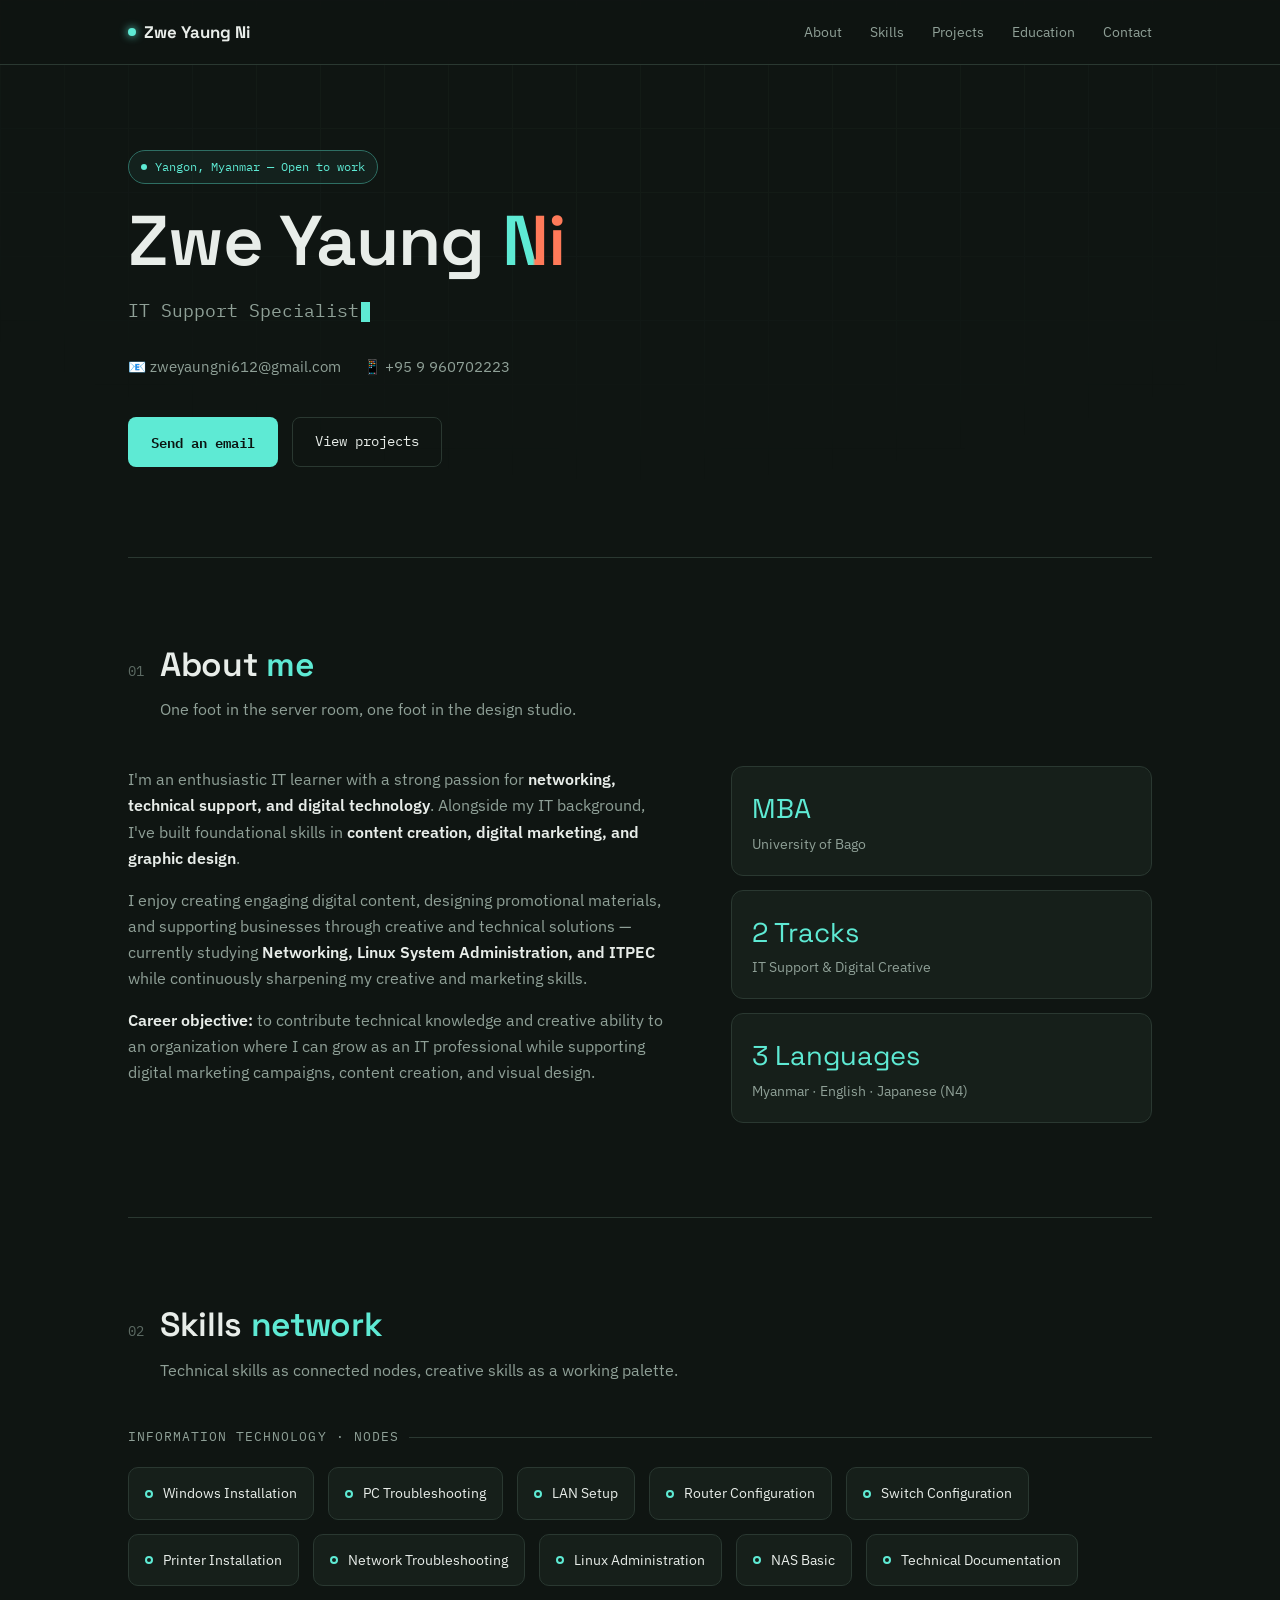
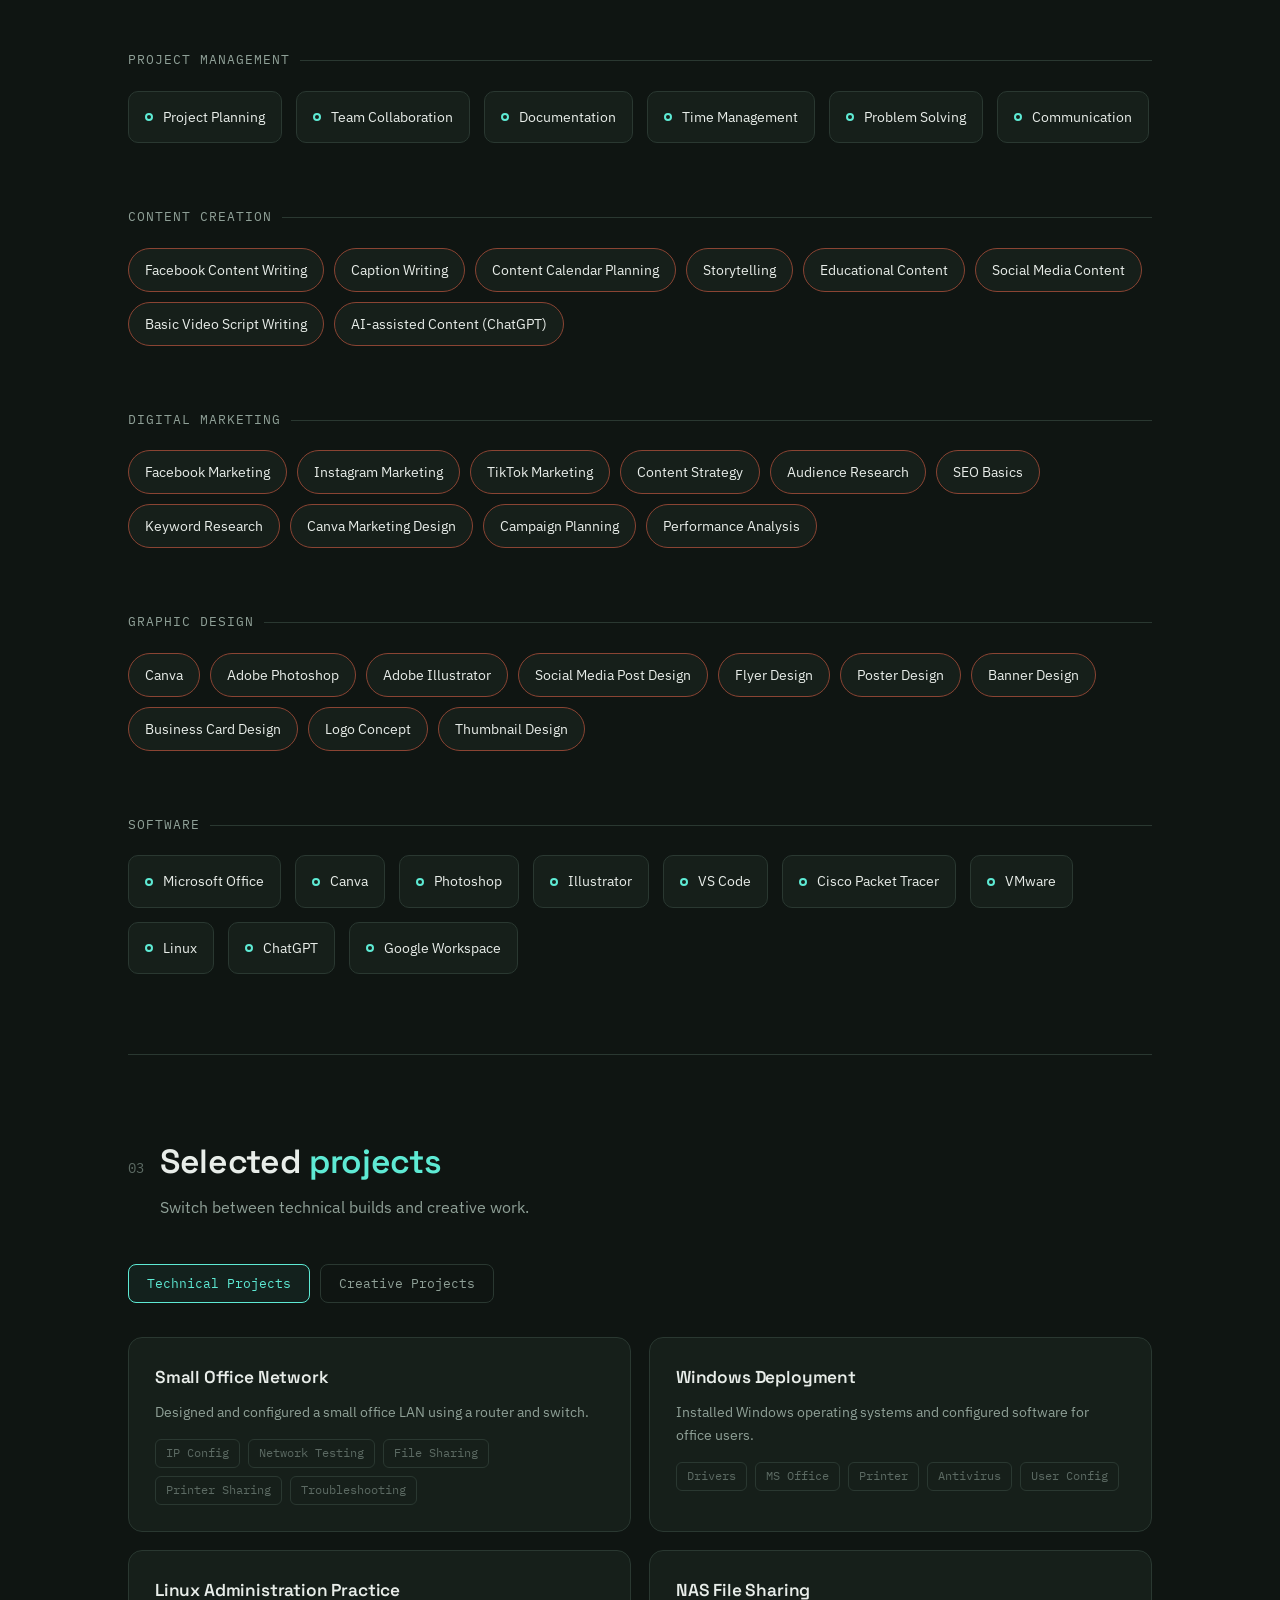
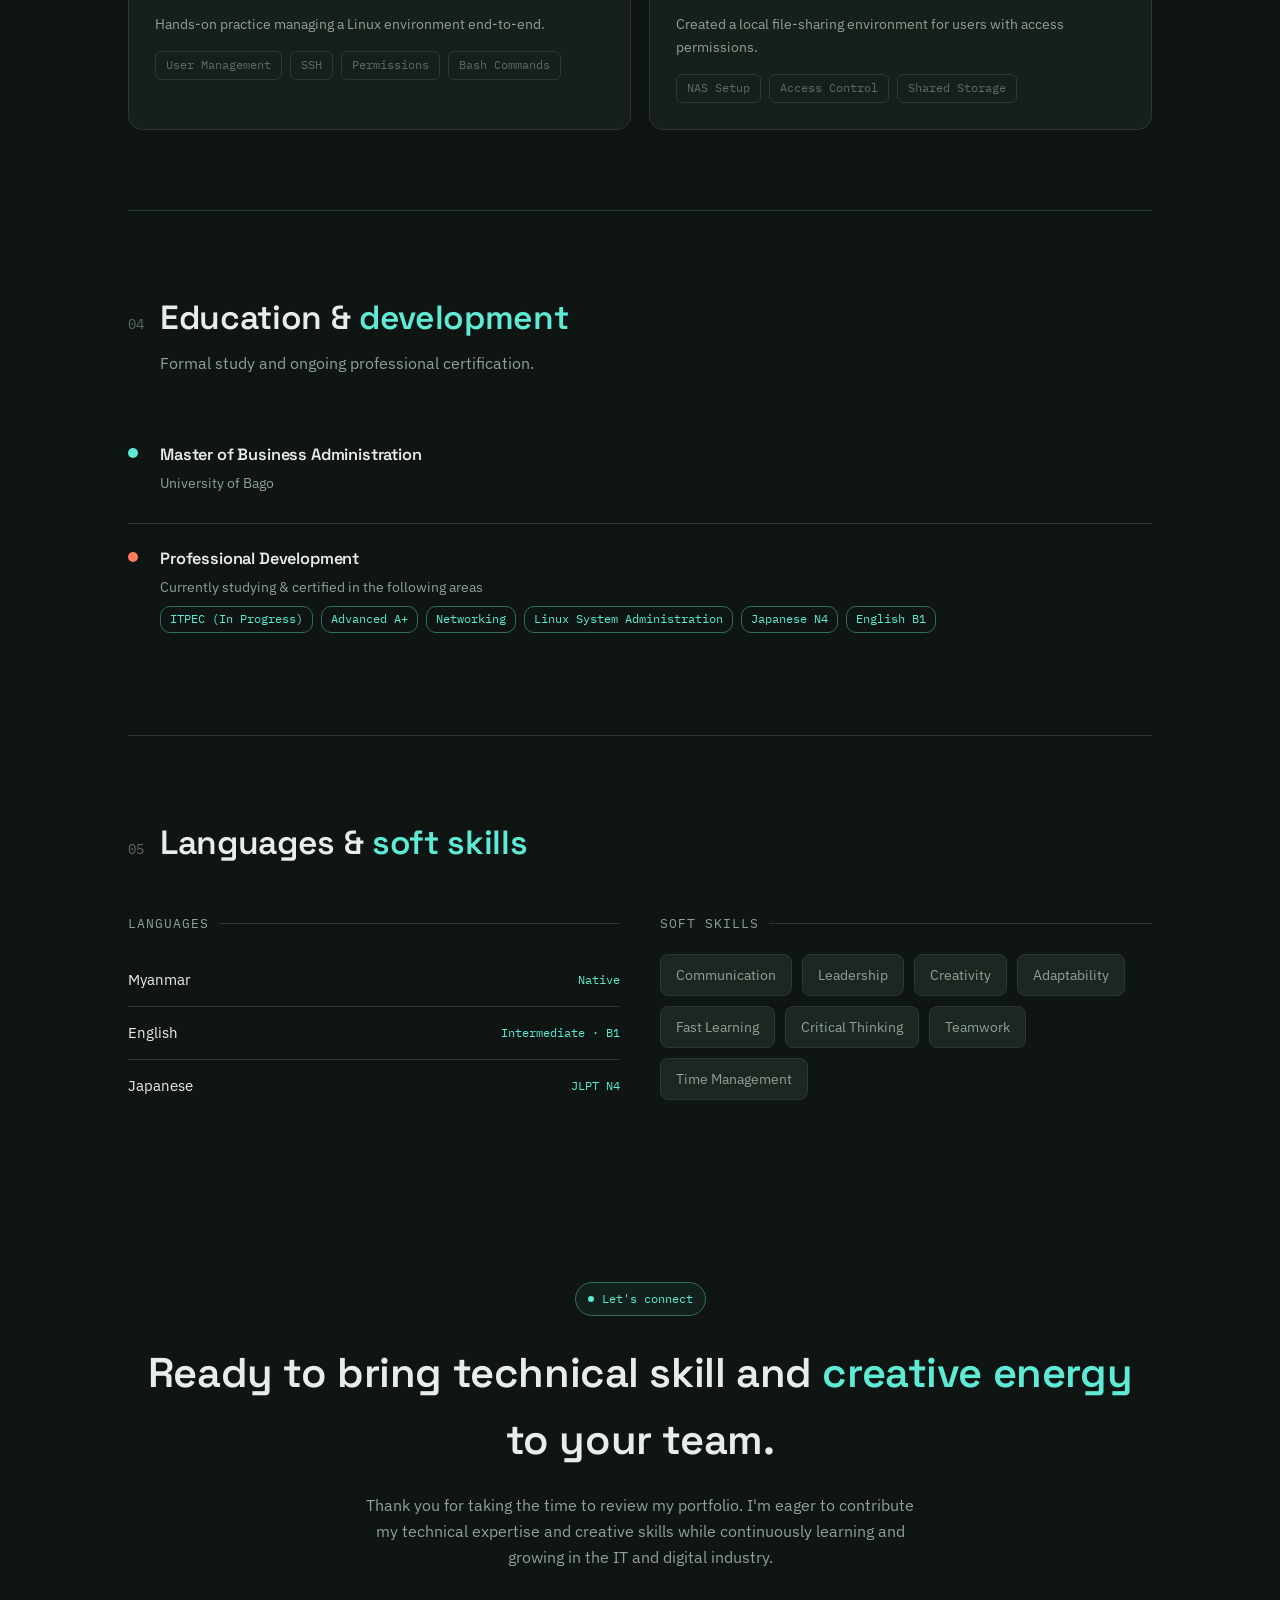
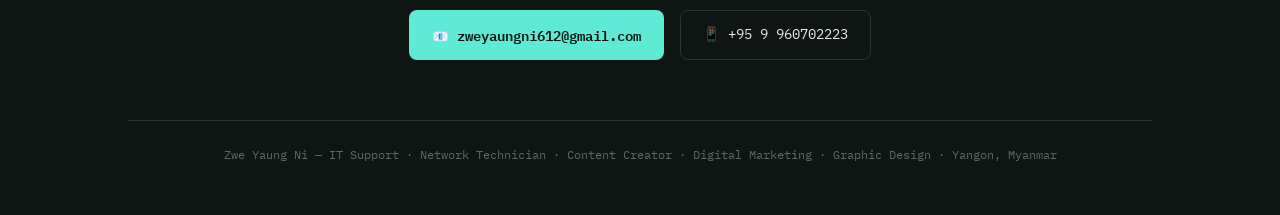
==== index.html.html @ e5b70dd4 "Add files via upload" ====
<!DOCTYPE html>
<html lang="my">
<head>
<meta charset="UTF-8">
<meta name="viewport" content="width=device-width, initial-scale=1.0">
<title>Zwe Yaung Ni — IT Support & Digital Creative</title>
<link rel="preconnect" href="https://fonts.googleapis.com">
<link href="https://fonts.googleapis.com/css2?family=Space+Grotesk:wght@400;500;600;700&family=IBM+Plex+Sans:wght@400;500;600&family=IBM+Plex+Mono:wght@400;500;600&display=swap" rel="stylesheet">
<style>
  :root{
    --bg:#0F1512;
    --panel:#161F1A;
    --panel-2:#1C2721;
    --line:#2A3831;
    --text:#E8EDE9;
    --muted:#8FA097;
    --dim:#5C6A63;
    --teal:#5EEAD4;
    --teal-dim:#2E6E63;
    --coral:#FF7A59;
    --coral-dim:#8A4433;
  }
  *{box-sizing:border-box; margin:0; padding:0;}
  html{scroll-behavior:smooth;}
  body{
    background:var(--bg);
    color:var(--text);
    font-family:'IBM Plex Sans', sans-serif;
    line-height:1.6;
    -webkit-font-smoothing:antialiased;
  }
  ::selection{background:var(--teal); color:#0F1512;}

  h1,h2,h3,h4{font-family:'Space Grotesk', sans-serif; font-weight:600; letter-spacing:-0.01em;}
  .mono{font-family:'IBM Plex Mono', monospace;}
  a{color:inherit; text-decoration:none;}

  .wrap{max-width:1080px; margin:0 auto; padding:0 28px;}

  /* background circuit grid */
  .bg-grid{
    position:fixed; inset:0; z-index:0; pointer-events:none;
    background-image:
      linear-gradient(var(--line) 1px, transparent 1px),
      linear-gradient(90deg, var(--line) 1px, transparent 1px);
    background-size:64px 64px;
    opacity:0.18;
    mask-image: radial-gradient(ellipse 80% 60% at 50% 0%, black 40%, transparent 90%);
  }

  /* NAV */
  header{
    position:fixed; top:0; left:0; right:0; z-index:50;
    backdrop-filter: blur(10px);
    background:rgba(15,21,18,0.75);
    border-bottom:1px solid var(--line);
  }
  nav.wrap{display:flex; align-items:center; justify-content:space-between; height:64px;}
  .logo{font-family:'Space Grotesk'; font-weight:700; font-size:1.05rem; display:flex; align-items:center; gap:8px;}
  .logo .dot{width:8px; height:8px; border-radius:50%; background:var(--teal); box-shadow:0 0 8px var(--teal); animation:pulse 2.4s ease-in-out infinite;}
  @keyframes pulse{0%,100%{opacity:1;} 50%{opacity:.35;}}
  .navlinks{display:flex; gap:28px; font-size:0.88rem; color:var(--muted);}
  .navlinks a{transition:color .2s;}
  .navlinks a:hover{color:var(--teal);}
  .navlinks{ }
  @media (max-width:720px){ .navlinks{display:none;} }

  /* HERO */
  .hero{position:relative; z-index:1; padding:150px 0 90px;}
  .eyebrow{
    display:inline-flex; align-items:center; gap:8px;
    font-family:'IBM Plex Mono'; font-size:0.78rem; color:var(--teal);
    border:1px solid var(--teal-dim); background:rgba(94,234,212,0.06);
    padding:6px 12px; border-radius:20px; margin-bottom:22px;
  }
  .eyebrow .dot{width:6px; height:6px; border-radius:50%; background:var(--teal); animation:pulse 2.4s ease-in-out infinite;}
  h1.name{font-size:clamp(2.6rem, 6vw, 4.4rem); line-height:1.02; margin-bottom:18px;}
  h1.name .split{
    background:linear-gradient(90deg, var(--teal) 0%, var(--teal) 48%, var(--coral) 52%, var(--coral) 100%);
    -webkit-background-clip:text; background-clip:text; color:transparent;
  }
  .roles-line{
    font-family:'IBM Plex Mono'; font-size:clamp(0.95rem,2vw,1.15rem); color:var(--muted);
    margin-bottom:30px; min-height:1.6em;
  }
  .roles-line .cursor{display:inline-block; width:9px; height:1.1em; background:var(--teal); vertical-align:text-bottom; margin-left:2px; animation:blink 1s step-end infinite;}
  @keyframes blink{0%,49%{opacity:1;} 50%,100%{opacity:0;}}
  .hero-meta{display:flex; flex-wrap:wrap; gap:22px; font-size:0.92rem; color:var(--muted); margin-bottom:38px;}
  .hero-meta span{display:inline-flex; align-items:center; gap:8px;}
  .hero-cta{display:flex; flex-wrap:wrap; gap:14px;}
  .btn{
    font-family:'IBM Plex Mono'; font-size:0.85rem; padding:13px 22px; border-radius:8px;
    display:inline-flex; align-items:center; gap:10px; transition:all .2s; border:1px solid transparent;
  }
  .btn-primary{background:var(--teal); color:#0B1411; font-weight:600;}
  .btn-primary:hover{background:#7ff2df; transform:translateY(-1px);}
  .btn-ghost{border-color:var(--line); color:var(--text);}
  .btn-ghost:hover{border-color:var(--coral); color:var(--coral);}

  /* SECTION SHELL */
  section{position:relative; z-index:1; padding:80px 0; border-top:1px solid var(--line);}
  .sec-head{display:flex; align-items:baseline; gap:16px; margin-bottom:44px;}
  .sec-num{font-family:'IBM Plex Mono'; color:var(--dim); font-size:0.85rem;}
  .sec-title{font-size:clamp(1.6rem,3vw,2.1rem);}
  .sec-title .accent{color:var(--teal);}
  .sec-sub{color:var(--muted); font-size:0.98rem; max-width:640px; margin-top:6px;}

  /* ABOUT */
  .about-grid{display:grid; grid-template-columns:1.3fr 1fr; gap:56px; align-items:start;}
  @media (max-width:800px){ .about-grid{grid-template-columns:1fr;} }
  .about-text p{color:var(--muted); font-size:1.02rem; margin-bottom:16px;}
  .about-text strong{color:var(--text); font-weight:600;}
  .stat-card{background:var(--panel); border:1px solid var(--line); border-radius:12px; padding:20px; margin-bottom:14px;}
  .stat-card .k{font-family:'Space Grotesk'; font-size:1.7rem; color:var(--teal);}
  .stat-card .v{font-size:0.86rem; color:var(--muted); margin-top:2px;}

  /* SKILLS - network diagram for IT */
  .skills-block{margin-bottom:64px;}
  .skills-block:last-child{margin-bottom:0;}
  .skills-label{font-family:'IBM Plex Mono'; font-size:0.8rem; color:var(--muted); text-transform:uppercase; letter-spacing:0.08em; margin-bottom:20px; display:flex; align-items:center; gap:10px;}
  .skills-label::after{content:''; flex:1; height:1px; background:var(--line);}

  .node-grid{display:flex; flex-wrap:wrap; gap:14px;}
  .node{
    position:relative; background:var(--panel); border:1px solid var(--line);
    border-radius:10px; padding:14px 16px; font-size:0.88rem; display:flex; align-items:center; gap:10px;
    transition:all .2s;
  }
  .node:hover{border-color:var(--teal-dim); background:var(--panel-2); transform:translateY(-2px);}
  .node .ring{width:8px; height:8px; border-radius:50%; border:2px solid var(--teal); flex-shrink:0;}

  .tag-grid{display:flex; flex-wrap:wrap; gap:10px;}
  .tag{
    background:var(--panel); border:1px solid var(--coral-dim); color:var(--text);
    padding:10px 16px; border-radius:24px; font-size:0.86rem; transition:all .2s;
  }
  .tag:hover{background:rgba(255,122,89,0.1); border-color:var(--coral); color:var(--coral);}

  /* PROJECTS */
  .proj-tabs{display:flex; gap:10px; margin-bottom:34px;}
  .proj-tab{
    font-family:'IBM Plex Mono'; font-size:0.82rem; padding:10px 18px; border-radius:8px;
    border:1px solid var(--line); color:var(--muted); cursor:pointer; background:transparent; transition:all .2s;
  }
  .proj-tab.active{border-color:var(--teal); color:var(--teal); background:rgba(94,234,212,0.06);}
  .proj-tab[data-set="creative"].active{border-color:var(--coral); color:var(--coral); background:rgba(255,122,89,0.08);}

  .proj-grid{display:grid; grid-template-columns:repeat(2,1fr); gap:18px;}
  @media (max-width:720px){ .proj-grid{grid-template-columns:1fr;} }
  .proj-set{display:none;}
  .proj-set.active{display:grid; grid-template-columns:repeat(2,1fr); gap:18px;}
  @media (max-width:720px){ .proj-set.active{grid-template-columns:1fr;} }

  .card{
    background:var(--panel); border:1px solid var(--line); border-radius:14px; padding:26px;
    transition:all .25s;
  }
  .card:hover{border-color:var(--teal-dim); transform:translateY(-3px);}
  .proj-set[data-set="creative"] .card:hover{border-color:var(--coral-dim);}
  .card h4{font-size:1.08rem; margin-bottom:8px;}
  .card p.desc{color:var(--muted); font-size:0.9rem; margin-bottom:16px;}
  .card ul{list-style:none; display:flex; flex-wrap:wrap; gap:8px;}
  .card ul li{
    font-family:'IBM Plex Mono'; font-size:0.74rem; color:var(--dim);
    border:1px solid var(--line); padding:4px 10px; border-radius:6px;
  }

  /* TIMELINE / EDUCATION */
  .edu-list{display:flex; flex-direction:column; gap:0;}
  .edu-item{
    display:flex; gap:22px; padding:22px 0; border-bottom:1px solid var(--line);
  }
  .edu-item:last-child{border-bottom:none;}
  .edu-dot-col{display:flex; flex-direction:column; align-items:center; padding-top:6px;}
  .edu-dot{width:10px; height:10px; border-radius:50%; background:var(--teal); flex-shrink:0;}
  .edu-body h4{font-size:1.02rem; margin-bottom:4px;}
  .edu-body .org{color:var(--muted); font-size:0.88rem; margin-bottom:6px;}
  .edu-body .tags{display:flex; flex-wrap:wrap; gap:8px; margin-top:8px;}
  .edu-body .tags span{font-family:'IBM Plex Mono'; font-size:0.72rem; color:var(--teal); border:1px solid var(--teal-dim); padding:3px 9px; border-radius:10px;}

  /* LANG + SOFT */
  .duo-grid{display:grid; grid-template-columns:1fr 1fr; gap:40px;}
  @media (max-width:720px){ .duo-grid{grid-template-columns:1fr;} }
  .lang-row{display:flex; justify-content:space-between; align-items:center; padding:14px 0; border-bottom:1px solid var(--line); font-size:0.94rem;}
  .lang-row:last-child{border-bottom:none;}
  .lang-level{font-family:'IBM Plex Mono'; font-size:0.78rem; color:var(--teal);}
  .soft-chip-grid{display:flex; flex-wrap:wrap; gap:10px;}
  .soft-chip{background:var(--panel-2); border:1px solid var(--line); padding:9px 15px; border-radius:8px; font-size:0.86rem; color:var(--muted);}

  /* CONTACT / FOOTER */
  footer{position:relative; z-index:1; padding:90px 0 50px; text-align:center;}
  footer .thanks{max-width:560px; margin:0 auto 40px; color:var(--muted); font-size:1rem;}
  footer h2{font-size:clamp(1.8rem,4vw,2.6rem); margin-bottom:20px;}
  footer h2 .accent{color:var(--teal);}
  .contact-row{display:flex; justify-content:center; flex-wrap:wrap; gap:16px; margin-bottom:60px;}
  .foot-bottom{font-family:'IBM Plex Mono'; font-size:0.78rem; color:var(--dim); border-top:1px solid var(--line); padding-top:24px;}

  @media (prefers-reduced-motion: reduce){
    *{animation:none !important; transition:none !important;}
  }
</style>
</head>
<body>

<div class="bg-grid"></div>

<header>
  <nav class="wrap">
    <div class="logo"><span class="dot"></span>Zwe Yaung Ni</div>
    <div class="navlinks">
      <a href="#about">About</a>
      <a href="#skills">Skills</a>
      <a href="#projects">Projects</a>
      <a href="#education">Education</a>
      <a href="#contact">Contact</a>
    </div>
  </nav>
</header>

<main class="wrap">

  <section class="hero" style="border-top:none;">
    <div class="eyebrow"><span class="dot"></span>Yangon, Myanmar — Open to work</div>
    <h1 class="name">Zwe Yaung <span class="split">Ni</span></h1>
    <div class="roles-line" id="roleType"></div>
    <div class="hero-meta">
      <span>📧 zweyaungni612@gmail.com</span>
      <span>📱 +95 9 960702223</span>
    </div>
    <div class="hero-cta">
      <a class="btn btn-primary" href="mailto:zweyaungni612@gmail.com">Send an email</a>
      <a class="btn btn-ghost" href="#projects">View projects</a>
    </div>
  </section>

  <section id="about">
    <div class="sec-head">
      <span class="sec-num">01</span>
      <div>
        <h2 class="sec-title">About <span class="accent">me</span></h2>
        <p class="sec-sub">One foot in the server room, one foot in the design studio.</p>
      </div>
    </div>
    <div class="about-grid">
      <div class="about-text">
        <p>I'm an enthusiastic IT learner with a strong passion for <strong>networking, technical support, and digital technology</strong>. Alongside my IT background, I've built foundational skills in <strong>content creation, digital marketing, and graphic design</strong>.</p>
        <p>I enjoy creating engaging digital content, designing promotional materials, and supporting businesses through creative and technical solutions — currently studying <strong>Networking, Linux System Administration, and ITPEC</strong> while continuously sharpening my creative and marketing skills.</p>
        <p><strong>Career objective:</strong> to contribute technical knowledge and creative ability to an organization where I can grow as an IT professional while supporting digital marketing campaigns, content creation, and visual design.</p>
      </div>
      <div>
        <div class="stat-card"><div class="k">MBA</div><div class="v">University of Bago</div></div>
        <div class="stat-card"><div class="k">2 Tracks</div><div class="v">IT Support & Digital Creative</div></div>
        <div class="stat-card"><div class="k">3 Languages</div><div class="v">Myanmar · English · Japanese (N4)</div></div>
      </div>
    </div>
  </section>

  <section id="skills">
    <div class="sec-head">
      <span class="sec-num">02</span>
      <div>
        <h2 class="sec-title">Skills <span class="accent">network</span></h2>
        <p class="sec-sub">Technical skills as connected nodes, creative skills as a working palette.</p>
      </div>
    </div>

    <div class="skills-block">
      <div class="skills-label">Information Technology · Nodes</div>
      <div class="node-grid">
        <div class="node"><span class="ring"></span>Windows Installation</div>
        <div class="node"><span class="ring"></span>PC Troubleshooting</div>
        <div class="node"><span class="ring"></span>LAN Setup</div>
        <div class="node"><span class="ring"></span>Router Configuration</div>
        <div class="node"><span class="ring"></span>Switch Configuration</div>
        <div class="node"><span class="ring"></span>Printer Installation</div>
        <div class="node"><span class="ring"></span>Network Troubleshooting</div>
        <div class="node"><span class="ring"></span>Linux Administration</div>
        <div class="node"><span class="ring"></span>NAS Basic</div>
        <div class="node"><span class="ring"></span>Technical Documentation</div>
      </div>
    </div>

    <div class="skills-block">
      <div class="skills-label">Project Management</div>
      <div class="node-grid">
        <div class="node"><span class="ring"></span>Project Planning</div>
        <div class="node"><span class="ring"></span>Team Collaboration</div>
        <div class="node"><span class="ring"></span>Documentation</div>
        <div class="node"><span class="ring"></span>Time Management</div>
        <div class="node"><span class="ring"></span>Problem Solving</div>
        <div class="node"><span class="ring"></span>Communication</div>
      </div>
    </div>

    <div class="skills-block">
      <div class="skills-label">Content Creation</div>
      <div class="tag-grid">
        <span class="tag">Facebook Content Writing</span>
        <span class="tag">Caption Writing</span>
        <span class="tag">Content Calendar Planning</span>
        <span class="tag">Storytelling</span>
        <span class="tag">Educational Content</span>
        <span class="tag">Social Media Content</span>
        <span class="tag">Basic Video Script Writing</span>
        <span class="tag">AI-assisted Content (ChatGPT)</span>
      </div>
    </div>

    <div class="skills-block">
      <div class="skills-label">Digital Marketing</div>
      <div class="tag-grid">
        <span class="tag">Facebook Marketing</span>
        <span class="tag">Instagram Marketing</span>
        <span class="tag">TikTok Marketing</span>
        <span class="tag">Content Strategy</span>
        <span class="tag">Audience Research</span>
        <span class="tag">SEO Basics</span>
        <span class="tag">Keyword Research</span>
        <span class="tag">Canva Marketing Design</span>
        <span class="tag">Campaign Planning</span>
        <span class="tag">Performance Analysis</span>
      </div>
    </div>

    <div class="skills-block">
      <div class="skills-label">Graphic Design</div>
      <div class="tag-grid">
        <span class="tag">Canva</span>
        <span class="tag">Adobe Photoshop</span>
        <span class="tag">Adobe Illustrator</span>
        <span class="tag">Social Media Post Design</span>
        <span class="tag">Flyer Design</span>
        <span class="tag">Poster Design</span>
        <span class="tag">Banner Design</span>
        <span class="tag">Business Card Design</span>
        <span class="tag">Logo Concept</span>
        <span class="tag">Thumbnail Design</span>
      </div>
    </div>

    <div class="skills-block">
      <div class="skills-label">Software</div>
      <div class="node-grid">
        <div class="node"><span class="ring"></span>Microsoft Office</div>
        <div class="node"><span class="ring"></span>Canva</div>
        <div class="node"><span class="ring"></span>Photoshop</div>
        <div class="node"><span class="ring"></span>Illustrator</div>
        <div class="node"><span class="ring"></span>VS Code</div>
        <div class="node"><span class="ring"></span>Cisco Packet Tracer</div>
        <div class="node"><span class="ring"></span>VMware</div>
        <div class="node"><span class="ring"></span>Linux</div>
        <div class="node"><span class="ring"></span>ChatGPT</div>
        <div class="node"><span class="ring"></span>Google Workspace</div>
      </div>
    </div>
  </section>

  <section id="projects">
    <div class="sec-head">
      <span class="sec-num">03</span>
      <div>
        <h2 class="sec-title">Selected <span class="accent">projects</span></h2>
        <p class="sec-sub">Switch between technical builds and creative work.</p>
      </div>
    </div>

    <div class="proj-tabs">
      <button class="proj-tab active" data-set="technical" onclick="showSet('technical')">Technical Projects</button>
      <button class="proj-tab" data-set="creative" onclick="showSet('creative')">Creative Projects</button>
    </div>

    <div class="proj-set active" data-set="technical">
      <div class="card">
        <h4>Small Office Network</h4>
        <p class="desc">Designed and configured a small office LAN using a router and switch.</p>
        <ul><li>IP Config</li><li>Network Testing</li><li>File Sharing</li><li>Printer Sharing</li><li>Troubleshooting</li></ul>
      </div>
      <div class="card">
        <h4>Windows Deployment</h4>
        <p class="desc">Installed Windows operating systems and configured software for office users.</p>
        <ul><li>Drivers</li><li>MS Office</li><li>Printer</li><li>Antivirus</li><li>User Config</li></ul>
      </div>
      <div class="card">
        <h4>Linux Administration Practice</h4>
        <p class="desc">Hands-on practice managing a Linux environment end-to-end.</p>
        <ul><li>User Management</li><li>SSH</li><li>Permissions</li><li>Bash Commands</li></ul>
      </div>
      <div class="card">
        <h4>NAS File Sharing</h4>
        <p class="desc">Created a local file-sharing environment for users with access permissions.</p>
        <ul><li>NAS Setup</li><li>Access Control</li><li>Shared Storage</li></ul>
      </div>
    </div>

    <div class="proj-set" data-set="creative">
      <div class="card">
        <h4>Social Media Content</h4>
        <p class="desc">Created promotional Facebook posts using Canva for products and events.</p>
        <ul><li>Product Posts</li><li>Quote Posts</li><li>Promotional Designs</li><li>Event Posters</li></ul>
      </div>
      <div class="card">
        <h4>Digital Marketing Campaign Practice</h4>
        <p class="desc">Built sample campaigns across Facebook, Instagram, and TikTok.</p>
        <ul><li>Audience Targeting</li><li>Content Planning</li><li>Campaign Schedule</li></ul>
      </div>
      <div class="card">
        <h4>Graphic Design Practice</h4>
        <p class="desc">Designed a range of visual materials for print and social use.</p>
        <ul><li>Posters</li><li>Flyers</li><li>Business Cards</li><li>FB Covers</li><li>IG Posts</li></ul>
      </div>
    </div>
  </section>

  <section id="education">
    <div class="sec-head">
      <span class="sec-num">04</span>
      <div>
        <h2 class="sec-title">Education & <span class="accent">development</span></h2>
        <p class="sec-sub">Formal study and ongoing professional certification.</p>
      </div>
    </div>
    <div class="edu-list">
      <div class="edu-item">
        <div class="edu-dot-col"><div class="edu-dot"></div></div>
        <div class="edu-body">
          <h4>Master of Business Administration</h4>
          <div class="org">University of Bago</div>
        </div>
      </div>
      <div class="edu-item">
        <div class="edu-dot-col"><div class="edu-dot" style="background:var(--coral);"></div></div>
        <div class="edu-body">
          <h4>Professional Development</h4>
          <div class="org">Currently studying &amp; certified in the following areas</div>
          <div class="tags">
            <span>ITPEC (In Progress)</span>
            <span>Advanced A+</span>
            <span>Networking</span>
            <span>Linux System Administration</span>
            <span>Japanese N4</span>
            <span>English B1</span>
          </div>
        </div>
      </div>
    </div>
  </section>

  <section>
    <div class="sec-head">
      <span class="sec-num">05</span>
      <div>
        <h2 class="sec-title">Languages & <span class="accent">soft skills</span></h2>
      </div>
    </div>
    <div class="duo-grid">
      <div>
        <div class="skills-label">Languages</div>
        <div class="lang-row"><span>Myanmar</span><span class="lang-level">Native</span></div>
        <div class="lang-row"><span>English</span><span class="lang-level">Intermediate · B1</span></div>
        <div class="lang-row"><span>Japanese</span><span class="lang-level">JLPT N4</span></div>
      </div>
      <div>
        <div class="skills-label">Soft Skills</div>
        <div class="soft-chip-grid">
          <span class="soft-chip">Communication</span>
          <span class="soft-chip">Leadership</span>
          <span class="soft-chip">Creativity</span>
          <span class="soft-chip">Adaptability</span>
          <span class="soft-chip">Fast Learning</span>
          <span class="soft-chip">Critical Thinking</span>
          <span class="soft-chip">Teamwork</span>
          <span class="soft-chip">Time Management</span>
        </div>
      </div>
    </div>
  </section>

  <footer id="contact">
    <p class="eyebrow" style="margin-bottom:24px;"><span class="dot"></span>Let's connect</p>
    <h2>Ready to bring technical skill and <span class="accent">creative energy</span> to your team.</h2>
    <p class="thanks">Thank you for taking the time to review my portfolio. I'm eager to contribute my technical expertise and creative skills while continuously learning and growing in the IT and digital industry.</p>
    <div class="contact-row">
      <a class="btn btn-primary" href="mailto:zweyaungni612@gmail.com">📧 zweyaungni612@gmail.com</a>
      <a class="btn btn-ghost" href="tel:+959960702223">📱 +95 9 960702223</a>
    </div>
    <div class="foot-bottom">Zwe Yaung Ni — IT Support · Network Technician · Content Creator · Digital Marketing · Graphic Design · Yangon, Myanmar</div>
  </footer>

</main>

<script>
  // Typing effect for role line
  const roles = [
    "IT Support Specialist",
    "Network Technician",
    "Content Creator",
    "Digital Marketer",
    "Graphic Designer"
  ];
  const el = document.getElementById('roleType');
  let ri = 0, ci = 0, deleting = false;

  function tick(){
    const current = roles[ri];
    if(!deleting){
      ci++;
      if(ci > current.length){ deleting = true; setTimeout(tick, 1200); return; }
    } else {
      ci--;
      if(ci < 0){ deleting = false; ri = (ri+1) % roles.length; ci = 0; }
    }
    el.innerHTML = current.slice(0, ci) + '<span class="cursor"></span>';
    setTimeout(tick, deleting ? 40 : 75);
  }
  tick();

  // Project tab switch
  function showSet(name){
    document.querySelectorAll('.proj-tab').forEach(b => b.classList.toggle('active', b.dataset.set === name));
    document.querySelectorAll('.proj-set').forEach(s => s.classList.toggle('active', s.dataset.set === name));
  }
</script>

</body>
</html>
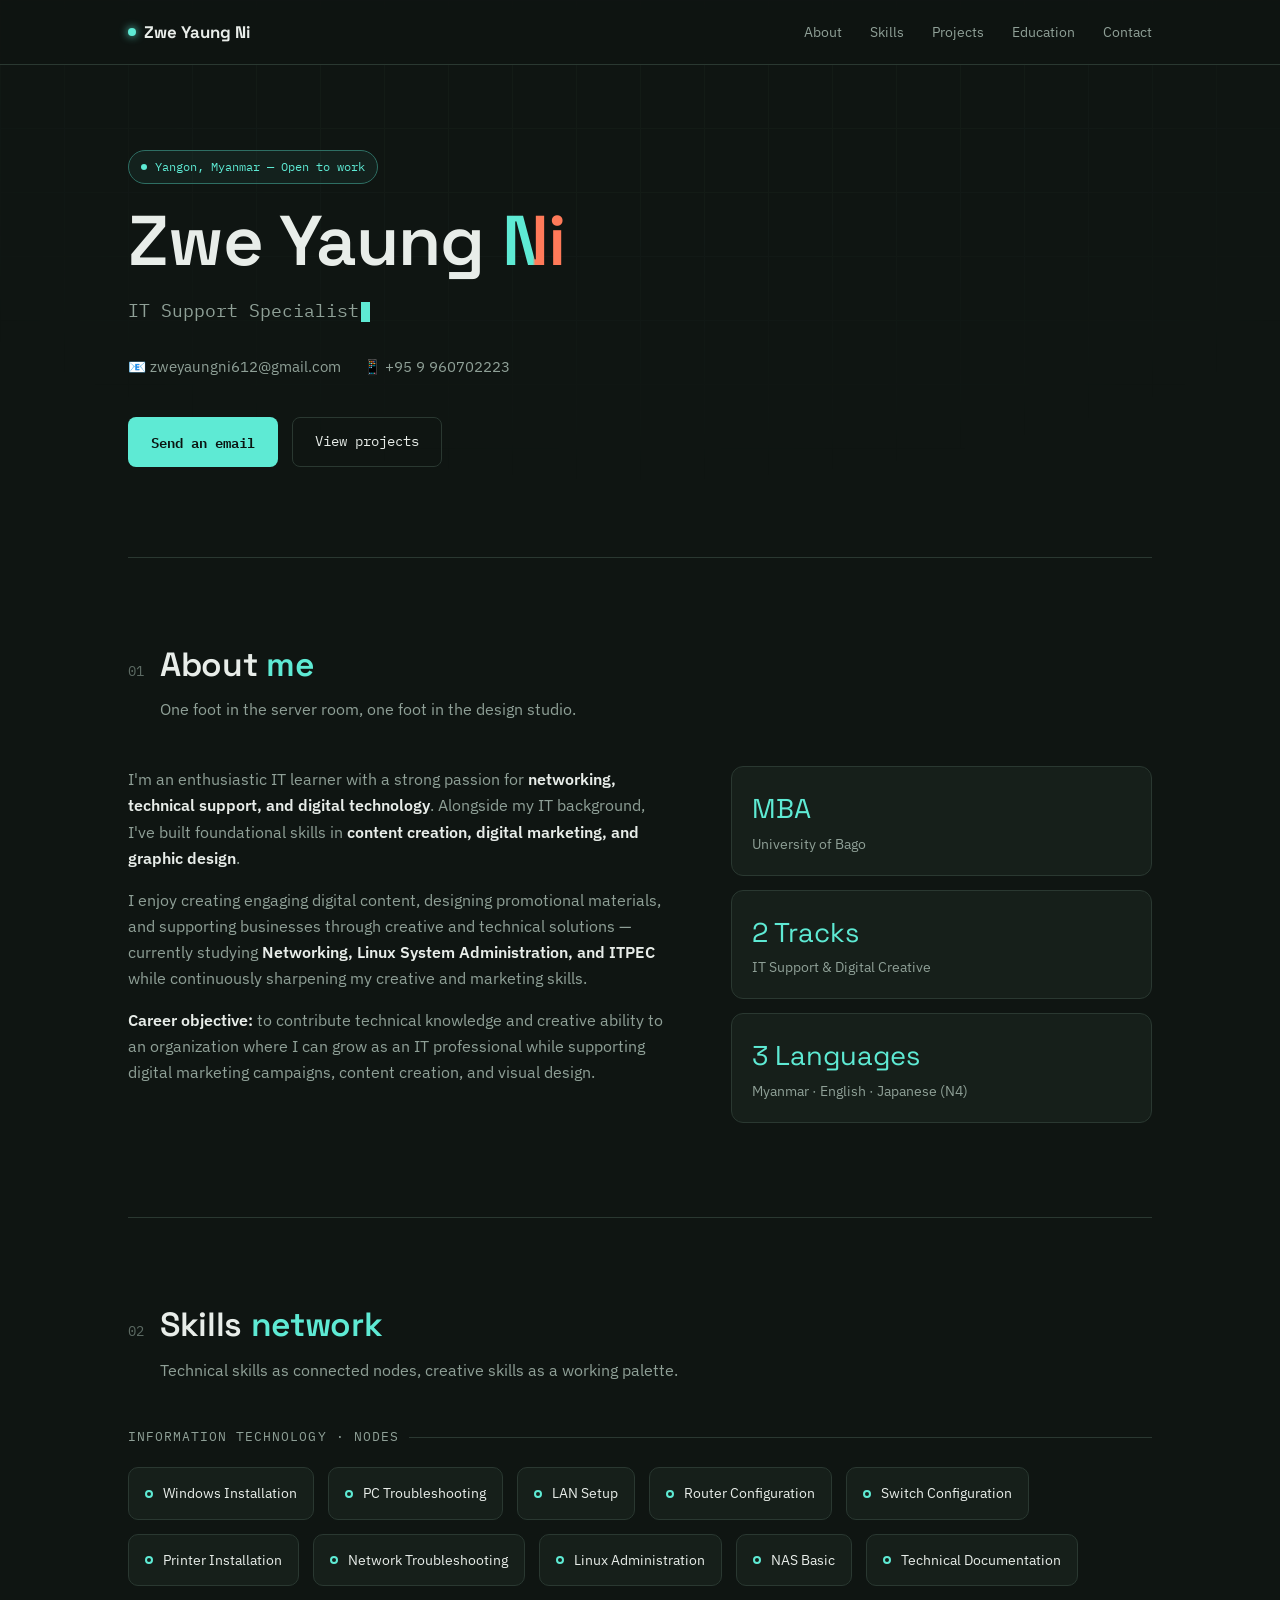
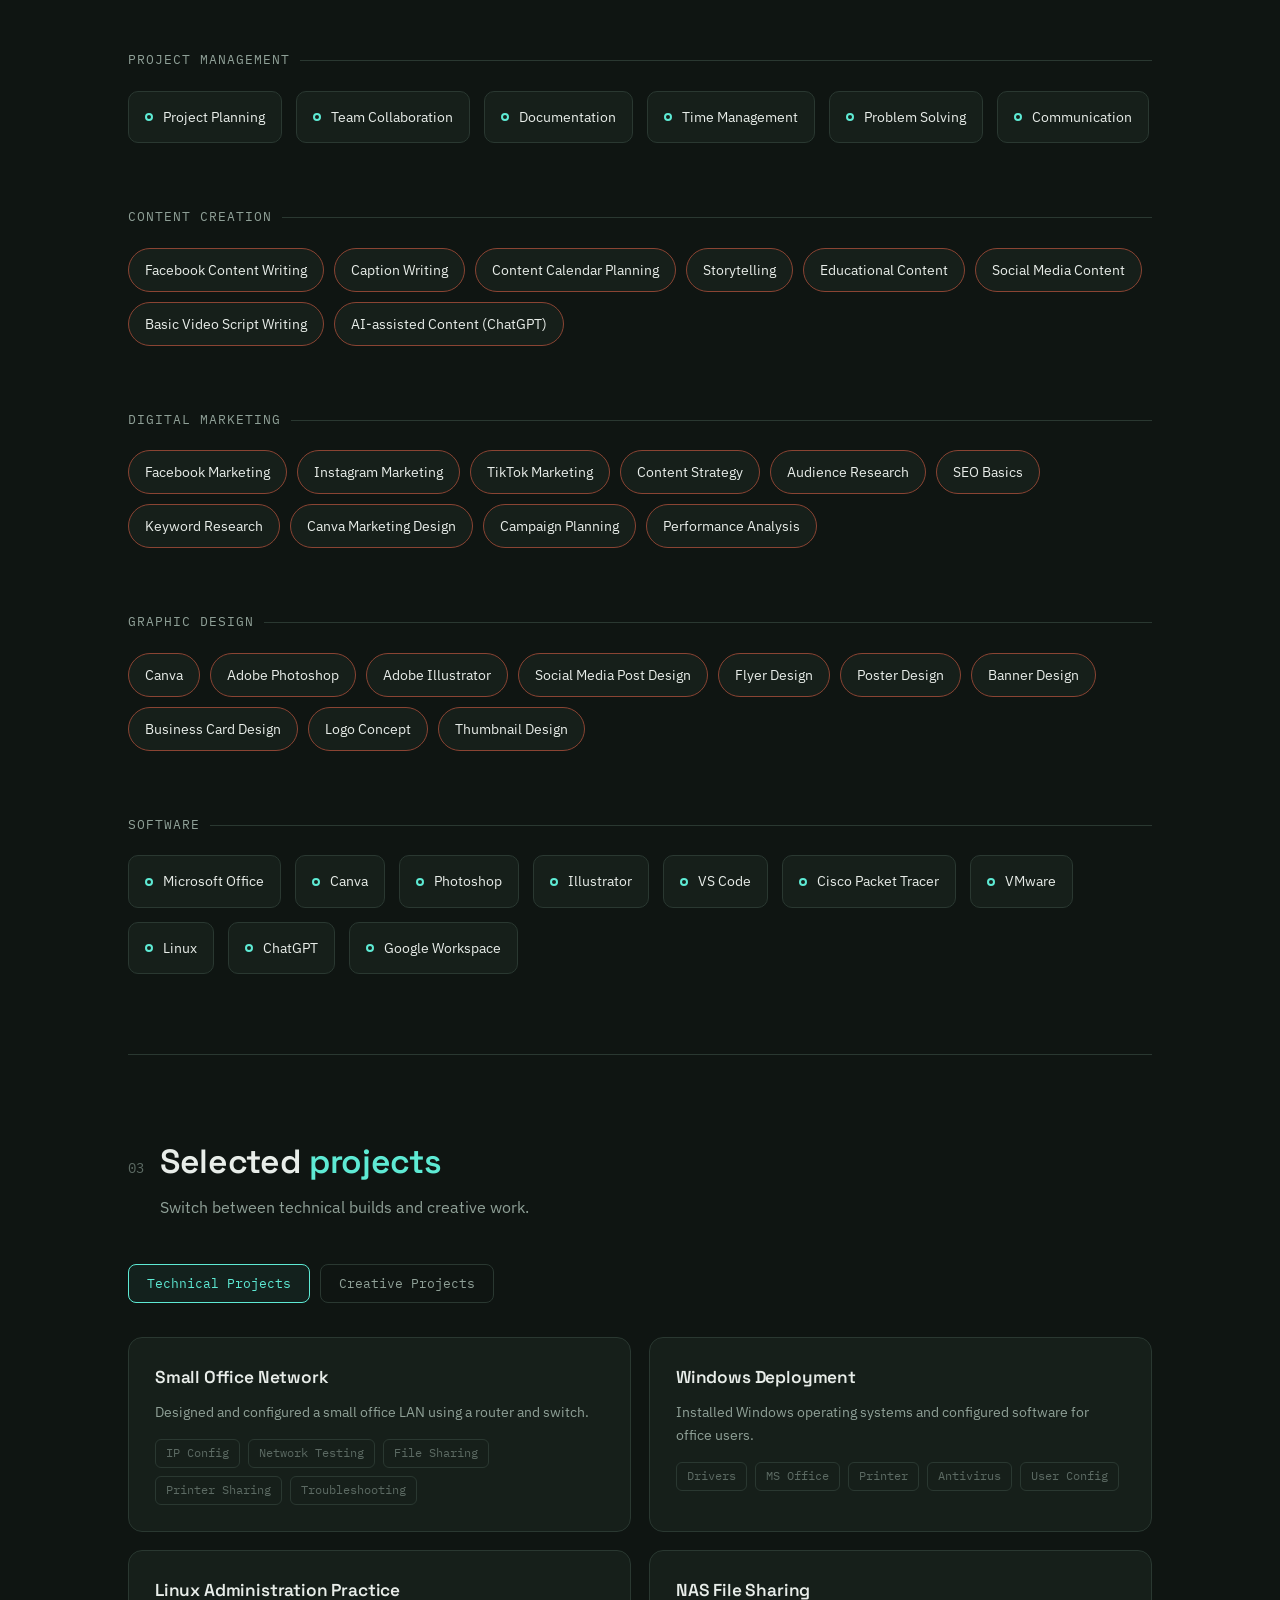
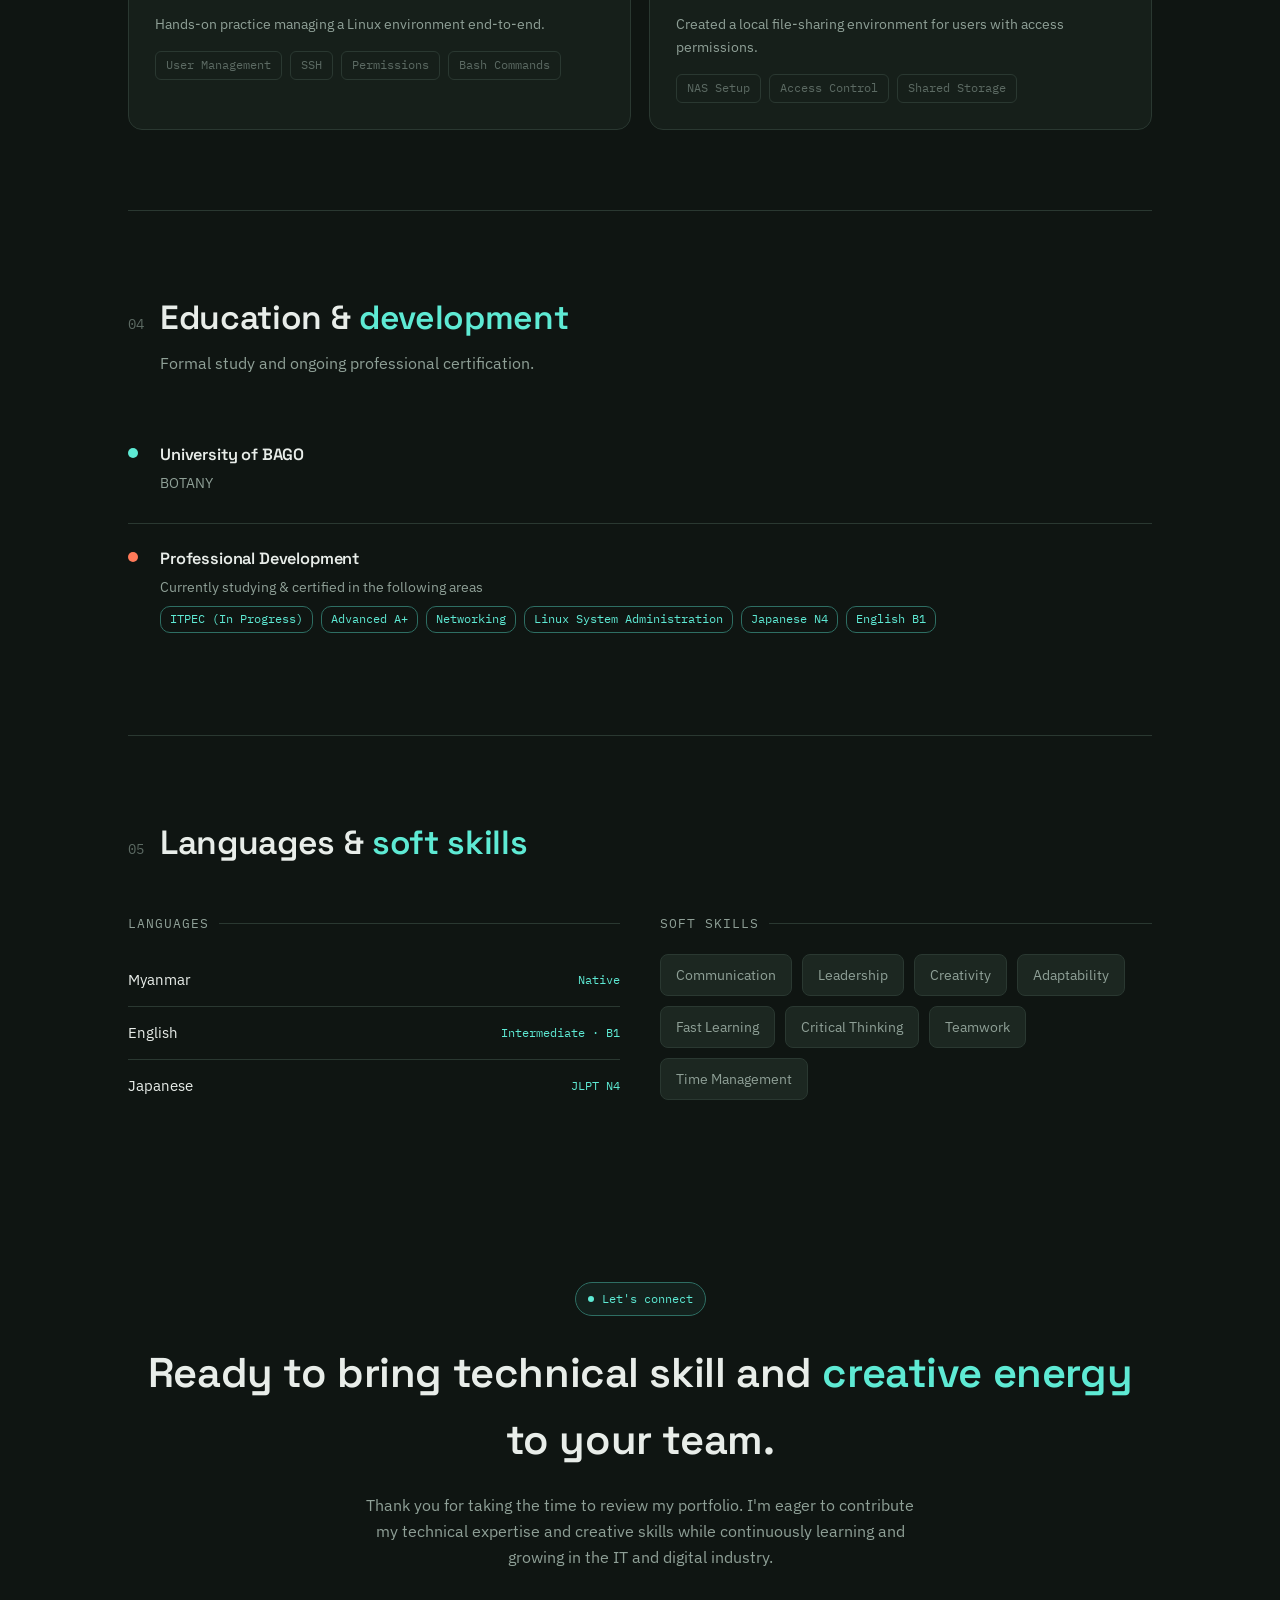
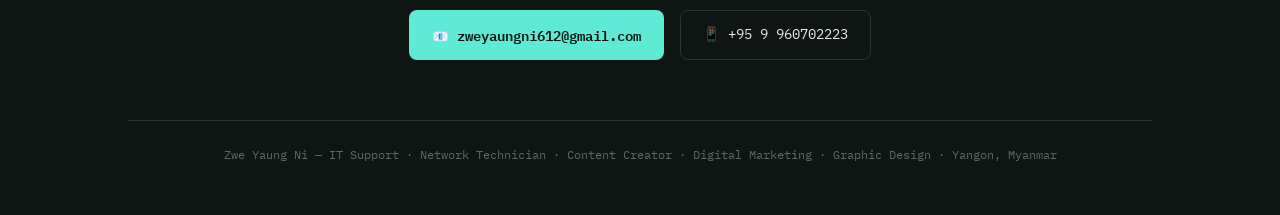
==== commit 09fe8f71: "Update index.html.html" ====
--- a/index.html.html
+++ b/index.html.html
@@ -423,8 +423,8 @@
       <div class="edu-item">
         <div class="edu-dot-col"><div class="edu-dot"></div></div>
         <div class="edu-body">
-          <h4>Master of Business Administration</h4>
-          <div class="org">University of Bago</div>
+          <h4>University of BAGO</h4>
+          <div class="org">BOTANY</div>
         </div>
       </div>
       <div class="edu-item">
